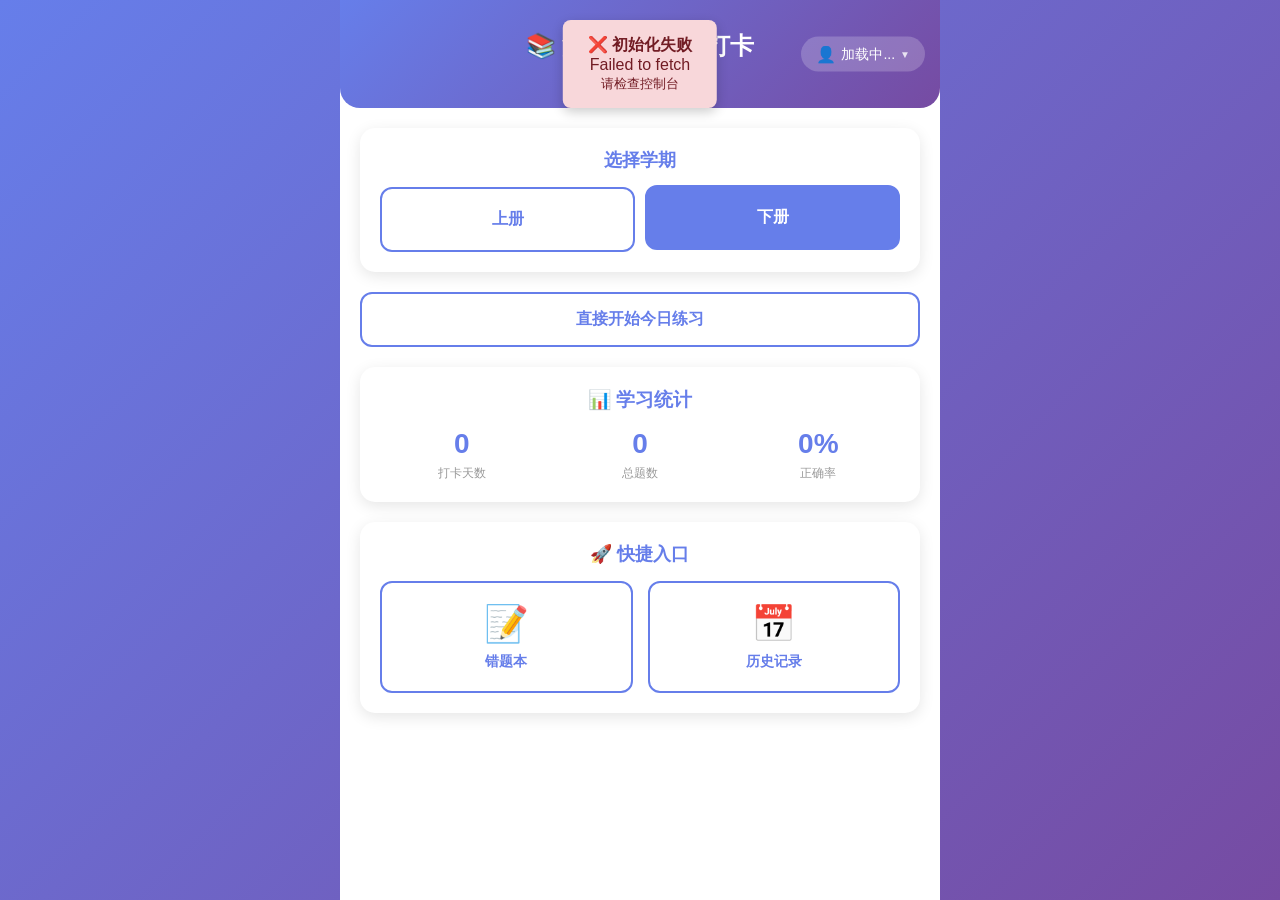
==== index.html @ 20f2a372 "Add files via upload" ====
<!DOCTYPE html>
<html lang="zh-CN">
<head>
    <meta charset="UTF-8">
    <meta http-equiv="Cache-Control" content="no-cache">
    <meta name="viewport" content="width=device-width, initial-scale=1.0">
    <title>浙江初中刷题打卡 - 云同步版</title>
    <link rel="stylesheet" href="css/style.css">
    <link rel="stylesheet" href="css/user.css">
    <link rel="stylesheet" href="css/badge.css">
    <style>
    #loading{position:fixed;top:0;left:0;right:0;bottom:0;background:linear-gradient(135deg,#667eea 0%,#764ba2 100%);display:flex;justify-content:center;align-items:center;z-index:9999;transition:opacity .5s}
    .loading-content{text-align:center;color:#fff}
    .spinner{width:50px;height:50px;border:4px solid rgba(255,255,255,.3);border-top-color:#fff;border-radius:50%;animation:spin 1s linear infinite;margin:0 auto 20px}
    @keyframes spin{to{transform:rotate(360deg)}}
    .error-box{position:fixed;top:20px;left:50%;transform:translateX(-50%);background:#f8d7da;color:#721c24;padding:15px 25px;border-radius:8px;box-shadow:0 4px 12px rgba(0,0,0,.2);z-index:10000;max-width:90%;text-align:center}
    .user-avatar-img{width:28px;height:28px;border-radius:50%;object-fit:cover;border:2px solid #fff}
    .user-avatar-small{width:40px;height:40px;border-radius:50%;object-fit:cover;border:2px solid #e0e0e0}
    </style>
</head>
<body>
    <div id="loading"><div class="loading-content"><div class="spinner"></div><div id="load-status">🚀 正在加载...</div></div></div>

    <div id="app">
        <!-- 首页 -->
        <div id="home-page" class="page active">
            <div class="header">
                <div class="header-user">
                    <button class="user-switch-btn" onclick="showUserManager()">
                        <img class="user-avatar-img" id="current-user-avatar" src="" alt="" style="display:none;" />
                        <span class="user-icon" id="current-user-icon">👤</span>
                        <span class="user-name" id="current-username">加载中...</span>
                        <span class="user-arrow">▼</span>
                    </button>
                </div>
                <h1>📚 浙江初中刷题打卡</h1>
                <p class="subtitle">云同步版</p>
            </div>
            
            <div class="grade-selector">
                <h2>选择学期</h2>
                <div class="semester-buttons">
                    <button class="semester-btn" data-sem="upper">上册</button>
                    <button class="semester-btn selected" data-sem="lower">下册</button>
                </div>
            </div>
            
            <div style="text-align:center;margin:20px 0;">
                <button class="grade-btn" style="width:100%;padding:15px;font-size:16px;" onclick="startPractice()">直接开始今日练习</button>
            </div>
            
            <div class="stats-preview">
                <h3>📊 学习统计</h3>
                <div class="stats-grid">
                    <div class="stat-item"><div class="stat-value" id="stat-days">0</div><div class="stat-label">打卡天数</div></div>
                    <div class="stat-item"><div class="stat-value" id="stat-total">0</div><div class="stat-label">总题数</div></div>
                    <div class="stat-item"><div class="stat-value" id="stat-correct">0%</div><div class="stat-label">正确率</div></div>
                </div>
            </div>
            
            <div class="quick-access">
                <h2>🚀 快捷入口</h2>
                <div class="quick-buttons">
                    <button class="quick-btn" onclick="showPage('wrong')">
                        <span class="quick-icon">📝</span>
                        <span class="quick-text">错题本</span>
                        <span class="quick-count" id="wrong-count" style="display:none">0</span>
                    </button>
                    <button class="quick-btn" onclick="showPage('history')">
                        <span class="quick-icon">📅</span>
                        <span class="quick-text">历史记录</span>
                    </button>
                </div>
            </div>
        </div>

        <!-- 练习页 -->
        <div id="practice-page" class="page">
            <div class="header">
                <button class="back-btn" onclick="showPage('home')">← 返回</button>
                <h1 id="practice-title">每日打卡</h1>
                <div class="progress-info">
                    <span id="question-counter">1/30</span>
                    <span id="timer">00:00</span>
                </div>
            </div>
            <div class="question-container">
                <div class="subject-tag" id="subject-tag">语文</div>
                <div class="question-text" id="question-text">题目加载中...</div>
                <div class="options" id="options-container"></div>
            </div>
            <div class="feedback" id="feedback" style="display:none">
                <div class="feedback-icon" id="feedback-icon"></div>
                <div class="feedback-text" id="feedback-text"></div>
                <div class="explanation" id="explanation"></div>
                <button class="next-btn" onclick="nextQuestion()">下一题 →</button>
            </div>
            <button class="submit-btn" id="submit-btn" onclick="submitAnswer()">提交答案</button>
        </div>

        <!-- 完成页 -->
        <div id="complete-page" class="page">
            <div class="header"><h1>🎉 打卡完成!</h1></div>
            <div class="result-summary">
                <div class="score-circle"><div class="score-value" id="final-score">0</div><div class="score-label">总分</div></div>
                <div class="result-details">
                    <div class="result-row"><span>答对题数</span><span id="result-correct">0/30</span></div>
                    <div class="result-row"><span>正确率</span><span id="result-rate">0%</span></div>
                    <div class="result-row"><span>用时</span><span id="result-time">00:00</span></div>
                </div>
            </div>
            <div class="subject-breakdown" id="subject-breakdown"><h3>各科表现</h3></div>
            <div class="action-buttons">
                <button class="action-btn primary" onclick="showPage('home')">返回首页</button>
                <button class="action-btn" onclick="showPage('wrong')">查看错题</button>
            </div>
        </div>

        <!-- 错题本 -->
        <div id="wrong-page" class="page">
            <div class="header">
                <button class="back-btn" onclick="showPage('home')">← 返回</button>
                <h1>📝 错题本</h1>
            </div>
            <div class="wrong-filters">
                <button class="filter-btn active" onclick="renderWrongList('all')">全部</button>
                <button class="filter-btn" onclick="renderWrongList('语文')">语文</button>
                <button class="filter-btn" onclick="renderWrongList('数学')">数学</button>
                <button class="filter-btn" onclick="renderWrongList('英语')">英语</button>
                <button class="filter-btn" onclick="renderWrongList('科学')">科学</button>
                <button class="filter-btn" onclick="renderWrongList('社会')">社会</button>
            </div>
            <div class="wrong-list" id="wrong-list"></div>
            <button class="clear-btn" onclick="clearWrongBook()" id="clear-wrong-btn" style="display:none">清空错题本</button>
        </div>

        <!-- 历史记录 -->
        <div id="history-page" class="page">
            <div class="header">
                <button class="back-btn" onclick="showPage('home')">← 返回</button>
                <h1>📅 历史记录</h1>
            </div>
            <div class="history-list" id="history-list"></div>
        </div>

        <!-- 用户管理 -->
        <div id="user-page" class="page">
            <div class="header">
                <button class="back-btn" onclick="showPage('home')">← 返回</button>
                <h1>👤 用户管理</h1>
            </div>
            <div class="user-manager">
                <div class="add-user-section">
                    <h3>➕ 新建用户</h3>
                    <div class="add-user-form">
                        <input type="text" id="new-username" placeholder="输入用户名" maxlength="10">
                        <button class="add-user-btn" onclick="addUser()">添加</button>
                    </div>
                </div>
                <div class="user-list-section">
                    <h3>👥 用户列表</h3>
                    <div class="user-list" id="user-list"></div>
                </div>
            </div>
            <div class="avatar-upload-section" style="margin-top:20px;padding:20px;background:#f8f9fa;border-radius:12px;">
                <h3>🖼️ 上传头像</h3>
                <p style="color:#666;font-size:13px;margin-bottom:15px;">当前用户： <strong id="upload-username"></strong></p>
                <div style="display:flex;align-items:center;gap:20px;">
                    <div style="width:80px;height:80px;border-radius:50%;overflow:hidden;background:#e0e0e0;display:flex;align-items:center;justify-content:center;">
                        <img id="avatar-preview" src="" style="width:100%;height:100%;object-fit:cover;display:none;" />
                        <span id="avatar-placeholder" style="font-size:32px;color:#999;">👤</span>
                    </div>
                    <div style="flex:1;">
                        <input type="file" id="avatar-file" accept="image/*" style="display:none;" onchange="handleAvatarUpload(this)" />
                        <button class="grade-btn" style="padding:10px 20px;" onclick="document.getElementById('avatar-file').click()">选择图片</button>
                        <button class="grade-btn" style="padding:10px 20px;margin-left:10px;background:#28a745;" onclick="uploadAvatar()">上传</button>
                        <button class="grade-btn" style="padding:10px 20px;margin-left:10px;background:#dc3545;" onclick="removeAvatar()">删除</button>
                    </div>
                </div>
                <div id="upload-status" style="margin-top:10px;font-size:13px;color:#666;"></div>
            </div>
        </div>
    </div>

    <!-- ============ 核心代码 - 内联加载，避免依赖问题 ============ -->
    <script>
    (function(){
        'use strict';
        
        // 1. 配置 - 直接内嵌，不依赖外部文件
        window.SUPABASE_CONFIG = {
            url: 'https://ykdrfaxnskddeadjelfo.supabase.co',
            key: 'sb_publishable_bllSTGpgcriW48780EwXxQ_6kKvUs10'
        };
        console.log('✅ Config loaded');
        
        // 2. Supabase 轻量客户端
        class SupabaseClient {
            constructor(url, key) {
                this.url = url.replace(/\/$/, '');
                this.headers = {
                    'apikey': key,
                    'Authorization': 'Bearer ' + key,
                    'Content-Type': 'application/json'
                };
            }
            async query(table, opts = {}) {
                const params = new URLSearchParams();
                if (opts.eq) Object.entries(opts.eq).forEach(([k,v]) => params.append(k, 'eq.' + v));
                params.append('select', opts.select || '*');
                if (opts.order) params.append('order', opts.order.column + '.' + (opts.order.ascending ? 'asc' : 'desc'));
                const res = await fetch(this.url + '/rest/v1/' + table + '?' + params, { headers: this.headers });
                if (!res.ok) { const e = await res.json(); return { data: null, error: e }; }
                return { data: await res.json(), error: null };
            }
            async insert(table, data) {
                const res = await fetch(this.url + '/rest/v1/' + table, {
                    method: 'POST',
                    headers: { ...this.headers, 'Prefer': 'return=representation' },
                    body: JSON.stringify(data)
                });
                if (!res.ok) { const e = await res.json(); return { data: null, error: e }; }
                return { data: await res.json(), error: null };
            }
            async delete(table, id) {
                const res = await fetch(this.url + '/rest/v1/' + table + '?id=eq.' + id, { method: 'DELETE', headers: this.headers });
                return { data: res.ok, error: res.ok ? null : {} };
            }
            async deleteAll(table, filters) {
                const params = new URLSearchParams();
                Object.entries(filters).forEach(([k,v]) => params.append(k, 'eq.' + v));
                const res = await fetch(this.url + '/rest/v1/' + table + '?' + params, { method: 'DELETE', headers: this.headers });
                return { data: res.ok, error: res.ok ? null : {} };
            }
            async update(table, id, data) {
                const res = await fetch(this.url + '/rest/v1/' + table + '?id=eq.' + id, { method: 'PATCH', headers: this.headers, body: JSON.stringify(data) });
                if (!res.ok) { const e = await res.json(); return { data: null, error: e }; }
                return { data: await res.json(), error: null };
            }
            async uploadAvatar(file, userId) {
                const fileName = userId + '_' + Date.now() + '.jpg';
                const formData = new FormData();
                formData.append('file', file);
                const fetchRes = await fetch(this.url + '/storage/v1/objects/avatars/' + fileName, {
                    method: 'POST',
                    headers: { 'Authorization': this.headers.Authorization, 'x-upsert': 'true' },
                    body: formData
                });
                if (!fetchRes.ok) { const e = await fetchRes.json(); return { data: null, error: e }; }
                const publicUrl = this.url + '/storage/v1/objects/public/avatars/' + fileName;
                return { data: { url: publicUrl }, error: null };
            }
            async deleteAvatar(fileName) {
                const res = await fetch(this.url + '/storage/v1/objects/avatars/' + fileName, { method: 'DELETE', headers: this.headers });
                return { data: res.ok, error: res.ok ? null : {} };
            }
        }
        
        let _client = null;
        window.initSupabase = function(url, key) {
            _client = new SupabaseClient(url, key);
            console.log('✅ Supabase client initialized:', url);
            return _client;
        };
        window.getSupabase = function() { return _client; };
        
        // 3. 存储模块
        window.Storage = {
            _client: null,
            async init() {
                if (!window.SUPABASE_CONFIG) throw new Error('Supabase config not found');
                this._client = window.initSupabase(window.SUPABASE_CONFIG.url, window.SUPABASE_CONFIG.key);
                console.log('✅ Storage initialized');
                return true;
            },
            getUid() { return sessionStorage.getItem('quiz_user'); },
            setUid(id) { sessionStorage.setItem('quiz_user', id); },
            async getUsers() { const r = await this._client.query('users', { order: { column: 'created_at', ascending: false } }); return r.data || []; },
            async createUser(name) {
                const id = 'u_' + Date.now() + '_' + Math.random().toString(36).substr(2, 6);
                await this._client.insert('users', { id, name, total_days: 0, total_questions: 0 });
                this.setUid(id);
                return { id, name };
            },
            async deleteUser(id) {
                await this._client.deleteAll('practice_history', { user_id: id });
                await this._client.deleteAll('wrong_questions', { user_id: id });
                await this._client.delete('users', id);
                if (this.getUid() === id) sessionStorage.removeItem('quiz_user');
            },
            async getStats() {
                const uid = this.getUid();
                if (!uid) return { totalDays: 0, totalQuestions: 0, totalCorrect: 0, accuracy: 0 };
                const r = await this._client.query('practice_history', { eq: { user_id: uid } });
                const h = r.data || [];
                const tq = h.reduce((s, x) => s + (x.total_questions || 0), 0);
                const tc = h.reduce((s, x) => s + (x.correct_count || 0), 0);
                return { totalDays: new Set(h.map(x => x.created_at?.split('T')[0])).size, totalQuestions: tq, totalCorrect: tc, accuracy: tq ? Math.round(tc / tq * 100) : 0 };
            },
            async addHistory(r) { await this._client.insert('practice_history', { id: 'h_' + Date.now(), user_id: this.getUid(), ...r }); },
            async addWrong(q, ua) {
                const uid = this.getUid();
                const ex = await this._client.query('wrong_questions', { eq: { user_id: uid, question_id: q.id } });
                if (ex.data && ex.data.length > 0) return null;
                await this._client.insert('wrong_questions', { id: 'w_' + Date.now(), user_id: uid, question_id: q.id, question: q.question, options: q.options, answer: q.answer, user_answer: ua, explanation: q.explanation, subject: q.subject, knowledge_point: q.knowledgePoint || '' });
            },
            async getWrongs() { const r = await this._client.query('wrong_questions', { eq: { user_id: this.getUid() }, order: { column: 'created_at', ascending: false } }); return r.data || []; },
            async delWrong(id) { await this._client.delete('wrong_questions', id); },
            async clearWrongs() { await this._client.deleteAll('wrong_questions', { user_id: this.getUid() }); },
            async getState() { const r = await this._client.query('practice_state', { eq: { user_id: this.getUid() } }); if (!r.data || r.data.length === 0) return null; const s = r.data[0]; return { grade: s.grade, semester: s.semester, questions: s.questions, currentIndex: s.current_index, userAnswers: s.user_answers, elapsedSeconds: s.elapsed_seconds }; },
            async saveState(s) {
                const uid = this.getUid();
                const ex = await this._client.query('practice_state', { eq: { user_id: uid } });
                const d = { id: 'st_' + uid, user_id: uid, grade: s.selectedGrade, semester: s.selectedSemester, questions: s.currentQuestions, current_index: s.currentIndex, user_answers: s.userAnswers, elapsed_seconds: s.elapsedSeconds };
                if (ex.data && ex.data.length > 0) await this._client.update('practice_state', 'st_' + uid, d); else await this._client.insert('practice_state', d);
            },
            async clearState() { await this._client.delete('practice_state', 'st_' + this.getUid()); },
            async uploadAvatar(file, userId) {
                const r = await this._client.uploadAvatar(file, userId);
                if (r.error) throw r.error;
                await this._client.update('users', userId, { avatar_url: r.data.url });
                return r.data.url;
            },
            async removeAvatar(userId) {
                await this._client.update('users', userId, { avatar_url: null });
            },
            async getAvatar(userId) {
                const r = await this._client.query('users', { eq: { id: userId } });
                if (r.data && r.data.length > 0) return r.data[0].avatar_url;
                return null;
            }
        };
        
        console.log('✅ All core modules loaded');
    })();
    </script>
    
    <!-- 题库数据 -->
    <script src="js/data.js"></script>
    <script src="js/grade7-lower.js"></script>
    
    <!-- 应用逻辑 -->
    <script>
    const app = {
        state: { sem: 'lower', questions: [], idx: 0, answers: [], selected: null, elapsed: 0 },
        semesters: { upper: '上册', lower: '下册' },
        selectedAvatarFile: null,
        
        async init() {
            console.log('🚀 App initializing...');
            try {
                await Storage.init();
                console.log('✅ Storage init done');
                await this.checkUser();
                console.log('✅ User check done');
                this.bindEvents();
                await this.updateStats();
                await this.updateWrongCount();
                await this.checkResume();
                console.log('✅ App init complete');
            } catch (e) {
                console.error('❌ Init error:', e);
                document.getElementById('load-status').textContent = '❌ 加载失败：' + e.message;
                setTimeout(() => {
                    const err = document.createElement('div');
                    err.className = 'error-box';
                    err.innerHTML = '<strong>❌ 初始化失败</strong><br>' + e.message + '<br><small>请检查控制台</small>';
                    document.body.appendChild(err);
                }, 1000);
            }
            document.getElementById('loading').style.opacity = '0';
            setTimeout(() => document.getElementById('loading').remove(), 500);
        },
        
        async checkUser() {
            const users = await Storage.getUsers();
            console.log('Users:', users.length);
            if (users.length === 0) {
                await Storage.createUser('默认用户');
            }
            const uid = Storage.getUid();
            if (!uid || !users.find(u => u.id === uid)) Storage.setUid(users[0].id);
            const user = users.find(u => u.id === Storage.getUid());
            document.getElementById('current-username').textContent = user ? user.name : '未登录';
            if (user && user.avatar_url) {
                document.getElementById('current-user-avatar').src = user.avatar_url;
                document.getElementById('current-user-avatar').style.display = 'inline-block';
                document.getElementById('current-user-icon').style.display = 'none';
            } else {
                document.getElementById('current-user-avatar').style.display = 'none';
                document.getElementById('current-user-icon').style.display = 'inline-block';
            }
            console.log('Current user:', document.getElementById('current-username').textContent);
        },
        
        bindEvents() {
            document.querySelectorAll('.semester-btn').forEach(b => {
                b.onclick = () => {
                    document.querySelectorAll('.semester-btn').forEach(x => x.classList.remove('selected'));
                    b.classList.add('selected');
                    app.state.sem = b.dataset.sem;
                };
            });
        },
        
        async updateStats() {
            const s = await Storage.getStats();
            document.getElementById('stat-days').textContent = s.totalDays;
            document.getElementById('stat-total').textContent = s.totalQuestions;
            document.getElementById('stat-correct').textContent = s.accuracy + '%';
        },
        
        async updateWrongCount() {
            const ws = await Storage.getWrongs();
            const badge = document.getElementById('wrong-count');
            if (badge) {
                badge.textContent = ws.length;
                badge.style.display = ws.length > 0 ? 'inline-block' : 'none';
            }
        },
        
        async checkResume() {
            const st = await Storage.getState();
            if (st && st.questions && st.questions.length > 0 && confirm('继续未完成的练习？')) {
                app.state.questions = st.questions; app.state.idx = st.currentIndex; app.state.answers = st.userAnswers; app.state.elapsed = st.elapsedSeconds;
                showPage('practice'); startTimer(); renderQ();
            }
        },
        
        async startPractice() {
            const qs = getTodayQuestions(7, app.state.sem);
            if (!qs || qs.length === 0) return alert('题库加载失败');
            app.state.questions = qs; app.state.idx = 0; app.state.answers = []; app.state.selected = null; app.state.elapsed = 0;
            document.getElementById('practice-title').textContent = '七年级' + app.semesters[app.state.sem] + ' 每日打卡';
            showPage('practice'); startTimer(); renderQ();
        },
        
        showPage(p) {
            document.querySelectorAll('.page').forEach(x => x.classList.remove('active'));
            document.getElementById(p + '-page').classList.add('active');
            if (p === 'wrong') { renderWrongList('all'); this.updateWrongCount(); }
            if (p === 'history') renderHistory();
        }
    };
    
    let timer = null;
    function startTimer() {
        if (timer) clearInterval(timer);
        timer = setInterval(async () => {
            app.state.elapsed++;
            const m = Math.floor(app.state.elapsed / 60).toString().padStart(2, '0');
            const s = (app.state.elapsed % 60).toString().padStart(2, '0');
            document.getElementById('timer').textContent = m + ':' + s;
            if (document.getElementById('practice-page').classList.contains('active')) await Storage.saveState(app.state);
        }, 1000);
    }
    
    function renderQ() {
        const q = app.state.questions[app.state.idx];
        if (!q) return;
        document.getElementById('question-counter').textContent = (app.state.idx + 1) + '/' + app.state.questions.length;
        document.getElementById('subject-tag').textContent = q.subject;
        document.getElementById('subject-tag').className = 'subject-tag ' + q.subject.toLowerCase();
        document.getElementById('question-text').textContent = q.question;
        document.getElementById('options-container').innerHTML = q.options.map((o, i) => '<button class="option" data-idx="' + i + '" onclick="selectOpt(' + i + ')">' + String.fromCharCode(65 + i) + '. ' + o + '</button>').join('');
        document.getElementById('feedback').style.display = 'none';
        app.state.selected = null;
    }
    
    function selectOpt(i) {
        document.querySelectorAll('.option').forEach((b, idx) => b.classList.toggle('selected', idx === i));
        app.state.selected = i;
    }
    
    async function submitAnswer() {
        if (app.state.selected === null) return alert('请选择答案');
        const q = app.state.questions[app.state.idx];
        const ok = app.state.selected === q.answer;
        app.state.answers.push({ idx: app.state.idx, selected: app.state.selected, ok: ok, subject: q.subject });
        if (!ok) { await Storage.addWrong(q, app.state.selected); app.updateWrongCount(); }
        
        const fb = document.getElementById('feedback'), ic = document.getElementById('feedback-icon'), tx = document.getElementById('feedback-text'), ex = document.getElementById('explanation');
        fb.style.display = 'block'; fb.className = 'feedback ' + (ok ? 'correct' : 'wrong');
        ic.textContent = ok ? '✅' : '❌';
        tx.textContent = ok ? '回答正确！' : ('正确答案：' + String.fromCharCode(65 + q.answer));
        ex.textContent = q.explanation || '';
        
        if (app.state.idx >= app.state.questions.length - 1) setTimeout(complete, 1000);
    }
    
    function nextQuestion() {
        if (app.state.idx < app.state.questions.length - 1) { app.state.idx++; renderQ(); } else complete();
    }
    
    async function complete() {
        clearInterval(timer);
        const okCount = app.state.answers.filter(a => a.ok).length;
        const total = app.state.questions.length;
        const acc = Math.round(okCount / total * 100);
        await Storage.addHistory({ grade: 7, semester: app.state.sem, totalQuestions: total, correctCount: okCount, accuracy: acc, duration: app.state.elapsed, subjectStats: {}, questionIds: app.state.questions.map(q => q.id) });
        await Storage.clearState();
        
        document.getElementById('final-score').textContent = acc;
        document.getElementById('result-correct').textContent = okCount + '/' + total;
        document.getElementById('result-rate').textContent = acc + '%';
        document.getElementById('result-time').textContent = Math.floor(app.state.elapsed / 60).toString().padStart(2, '0') + ':' + (app.state.elapsed % 60).toString().padStart(2, '0');
        
        const sjs = {}; app.state.questions.forEach((q, i) => { if (!sjs[q.subject]) sjs[q.subject] = { t: 0, c: 0 }; sjs[q.subject].t++; if (app.state.answers[i]?.ok) sjs[q.subject].c++; });
        document.getElementById('subject-breakdown').innerHTML = '<h3>各科表现</h3>' + Object.entries(sjs).map(([n, d]) => '<div class="subject-stat"><span class="subject-name">' + n + '</span><span class="subject-score">' + d.c + '/' + d.t + ' (' + Math.round(d.c / d.t * 100) + '%)</span></div>').join('');
        app.showPage('complete');
        app.updateStats();
    }
    
    async function renderWrongList(f) {
        const ws = await Storage.getWrongs();
        const filtered = f === 'all' ? ws : ws.filter(w => w.subject === f);
        document.querySelectorAll('.filter-btn').forEach(b => b.classList.toggle('active', b.textContent === (f === 'all' ? '全部' : f)));
        const c = document.getElementById('wrong-list');
        if (filtered.length === 0) { c.innerHTML = '<div class="empty-tip">暂无错题</div>'; document.getElementById('clear-wrong-btn').style.display = 'none'; return; }
        c.innerHTML = filtered.map(w => '<div class="wrong-item"><div class="wrong-header"><span class="wrong-subject ' + w.subject.toLowerCase() + '">' + w.subject + '</span><button class="wrong-delete" onclick="delWrong(\'' + w.id + '\')">删除</button></div><div class="wrong-question">' + w.question + '</div><div class="wrong-answer"><span>你的：' + String.fromCharCode(65 + w.user_answer) + '</span><span>正确：' + String.fromCharCode(65 + w.answer) + '</span></div><div class="wrong-explanation">' + (w.explanation || '') + '</div></div>').join('');
        document.getElementById('clear-wrong-btn').style.display = 'block';
        app.updateWrongCount();
    }
    
    async function delWrong(id) { await Storage.delWrong(id); renderWrongList('all'); app.updateWrongCount(); }
    async function clearWrongBook() { if (confirm('确定清空？')) { await Storage.clearWrongs(); renderWrongList('all'); app.updateWrongCount(); } }
    
    async function renderHistory() {
        const r = await Storage._client.query('practice_history', { eq: { user_id: Storage.getUid() }, order: { column: 'created_at', ascending: false } });
        const c = document.getElementById('history-list');
        if (!r.data || r.data.length === 0) { c.innerHTML = '<div class="empty-tip">暂无记录</div>'; return; }
        c.innerHTML = r.data.map(h => '<div class="history-item"><div class="history-header"><span>' + h.created_at.split('T')[0] + '</span><span>七年级' + (h.semester === 'upper' ? '上' : '下') + '册</span></div><div class="history-stats"><span>' + h.total_questions + '题</span><span>' + h.correct_count + '对</span><span>' + h.accuracy + '%</span><span>' + Math.floor(h.duration / 60) + '分' + (h.duration % 60) + '秒</span></div></div>').join('');
    }
    
    async function showUserManager() {
        app.showPage('user');
        const users = await Storage.getUsers();
        document.getElementById('user-list').innerHTML = users.map(u => '<div class="user-item"><div class="user-info"><div class="user-avatar">👤</div><div class="user-details"><div class="user-name-text">' + u.name + '</div><div class="user-stats">' + (u.total_days || 0) + '天·' + (u.total_questions || 0) + '题</div></div></div><div class="user-actions">' + (u.id === Storage.getUid() ? '<span class="user-current-badge">当前</span>' : '<button class="user-btn switch" onclick="Storage.setUid(\'' + u.id + '\');location.reload()">切换</button>') + '<button class="user-btn delete" onclick="Storage.deleteUser(\'' + u.id + '\');location.reload()">删除</button></div></div>').join('');
    }
    
    async function addUser() {
        const input = document.getElementById('new-username');
        if (!input.value.trim()) return alert('输入用户名');
        await Storage.createUser(input.value.trim());
        input.value = '';
        await app.checkUser();
        await app.updateStats();
        showUserManager();
    }
    
    function showPage(p) { app.showPage(p); }
    function startPractice() { app.startPractice(); }
    
    async function handleAvatarUpload(input) {
        const file = input.files[0];
        if (!file) return;
        app.selectedAvatarFile = file;
        const preview = document.getElementById('avatar-preview');
        const placeholder = document.getElementById('avatar-placeholder');
        preview.src = URL.createObjectURL(file);
        preview.style.display = 'block';
        placeholder.style.display = 'none';
        document.getElementById('upload-status').textContent = '已选择：' + file.name;
    }
    
    async function uploadAvatar() {
        if (!app.selectedAvatarFile) return alert('请先选择图片');
        const uid = Storage.getUid();
        if (!uid) return alert('请先登录');
        document.getElementById('upload-status').textContent = '⏳ 上传中...';
        try {
            const url = await Storage.uploadAvatar(app.selectedAvatarFile, uid);
            document.getElementById('upload-status').textContent = '✅ 上传成功！';
            document.getElementById('avatar-preview').src = url;
            document.getElementById('current-user-avatar').src = url;
            document.getElementById('current-user-avatar').style.display = 'inline-block';
            document.getElementById('current-user-icon').style.display = 'none';
            app.selectedAvatarFile = null;
            showUserManager();
        } catch (e) {
            console.error('Avatar upload error:', e);
            document.getElementById('upload-status').textContent = '❌ 上传失败：' + e.message;
        }
    }
    
    async function removeAvatar() {
        const uid = Storage.getUid();
        if (!uid) return alert('请先登录');
        if (!confirm('确定删除头像？')) return;
        try {
            await Storage.removeAvatar(uid);
            document.getElementById('avatar-preview').style.display = 'none';
            document.getElementById('avatar-placeholder').style.display = 'block';
            document.getElementById('current-user-avatar').style.display = 'none';
            document.getElementById('current-user-icon').style.display = 'inline-block';
            document.getElementById('upload-status').textContent = '✅ 头像已删除';
            showUserManager();
        } catch (e) {
            document.getElementById('upload-status').textContent = '❌ 删除失败：' + e.message;
        }
    }
    
    async function showUserManager() {
        app.showPage('user');
        const users = await Storage.getUsers();
        const uid = Storage.getUid();
        const currentUser = users.find(u => u.id === uid);
        document.getElementById('upload-username').textContent = currentUser ? currentUser.name : '未登录';
        if (currentUser && currentUser.avatar_url) {
            document.getElementById('avatar-preview').src = currentUser.avatar_url;
            document.getElementById('avatar-preview').style.display = 'block';
            document.getElementById('avatar-placeholder').style.display = 'none';
        } else {
            document.getElementById('avatar-preview').style.display = 'none';
            document.getElementById('avatar-placeholder').style.display = 'block';
        }
        document.getElementById('user-list').innerHTML = users.map(u => '<div class="user-item"><div class="user-info"><img class="user-avatar-small" src="' + (u.avatar_url || '') + '" style="width:40px;height:40px;border-radius:50%;object-fit:cover;margin-right:12px;' + (u.avatar_url ? '' : 'display:none;') + '" /><div class="user-avatar">' + (u.avatar_url ? '' : '👤') + '</div><div class="user-details"><div class="user-name-text">' + u.name + '</div><div class="user-stats">' + (u.total_days || 0) + '天·' + (u.total_questions || 0) + '题</div></div></div><div class="user-actions">' + (u.id === uid ? '<span class="user-current-badge">当前</span>' : '<button class="user-btn switch" onclick="Storage.setUid(\'' + u.id + '\');location.reload()">切换</button>') + '<button class="user-btn delete" onclick="Storage.deleteUser(\'' + u.id + '\');location.reload()">删除</button></div></div>').join('');
    }
    
    window.addEventListener('load', () => app.init());
    </script>
</body>
</html>
---- css/style.css ----
/* 基础样式 */
* {
    margin: 0;
    padding: 0;
    box-sizing: border-box;
}

body {
    font-family: -apple-system, BlinkMacSystemFont, 'Segoe UI', Roboto, 'Helvetica Neue', Arial, sans-serif;
    background: linear-gradient(135deg, #667eea 0%, #764ba2 100%);
    min-height: 100vh;
    color: #333;
}

#app {
    max-width: 600px;
    margin: 0 auto;
    min-height: 100vh;
    background: #fff;
}

/* 页面切换 */
.page {
    display: none;
    padding: 20px;
    min-height: 100vh;
}

.page.active {
    display: block;
}

/* 头部 */
.header {
    text-align: center;
    padding: 20px 0;
    background: linear-gradient(135deg, #667eea 0%, #764ba2 100%);
    color: white;
    margin: -20px -20px 20px -20px;
    padding: 30px 20px 20px;
    border-radius: 0 0 20px 20px;
    position: relative;
}

.header h1 {
    font-size: 24px;
    margin-bottom: 8px;
}

.subtitle {
    opacity: 0.9;
    font-size: 14px;
}

.back-btn {
    position: absolute;
    left: 15px;
    top: 50%;
    transform: translateY(-50%);
    background: rgba(255,255,255,0.2);
    border: none;
    color: white;
    padding: 8px 15px;
    border-radius: 20px;
    cursor: pointer;
    font-size: 14px;
}

.progress-info {
    position: absolute;
    right: 15px;
    top: 50%;
    transform: translateY(-50%);
    display: flex;
    gap: 15px;
    font-size: 14px;
    opacity: 0.9;
}

/* 年级选择 */
.grade-selector, .semester-selector {
    background: white;
    border-radius: 15px;
    padding: 20px;
    margin-bottom: 20px;
    box-shadow: 0 4px 15px rgba(0,0,0,0.1);
}

.grade-selector h2, .semester-selector h2 {
    text-align: center;
    margin-bottom: 15px;
    color: #667eea;
    font-size: 18px;
}

.grade-buttons, .semester-buttons {
    display: flex;
    gap: 10px;
    justify-content: center;
}

.grade-btn, .semester-btn {
    flex: 1;
    padding: 20px;
    border: 2px solid #667eea;
    background: white;
    color: #667eea;
    border-radius: 12px;
    font-size: 16px;
    font-weight: bold;
    cursor: pointer;
    transition: all 0.3s;
}

.grade-btn:hover, .semester-btn:hover,
.grade-btn.selected, .semester-btn.selected {
    background: #667eea;
    color: white;
    transform: translateY(-2px);
}

/* 统计预览 */
.stats-preview {
    background: white;
    border-radius: 15px;
    padding: 20px;
    box-shadow: 0 4px 15px rgba(0,0,0,0.1);
}

.stats-preview h3 {
    text-align: center;
    margin-bottom: 15px;
    color: #667eea;
}

.stats-grid {
    display: grid;
    grid-template-columns: repeat(3, 1fr);
    gap: 15px;
}

.stat-item {
    text-align: center;
}

.stat-value {
    font-size: 28px;
    font-weight: bold;
    color: #667eea;
}

.stat-label {
    font-size: 12px;
    color: #999;
    margin-top: 5px;
}

/* 题目容器 */
.question-container {
    background: white;
    border-radius: 15px;
    padding: 25px;
    box-shadow: 0 4px 15px rgba(0,0,0,0.1);
    margin-bottom: 20px;
}

.subject-tag {
    display: inline-block;
    background: linear-gradient(135deg, #667eea 0%, #764ba2 100%);
    color: white;
    padding: 5px 15px;
    border-radius: 20px;
    font-size: 12px;
    font-weight: bold;
    margin-bottom: 15px;
}

.question-text {
    font-size: 18px;
    line-height: 1.6;
    margin-bottom: 20px;
    color: #333;
}

/* 选项 */
.options {
    display: flex;
    flex-direction: column;
    gap: 12px;
}

.option {
    padding: 15px 20px;
    border: 2px solid #e0e0e0;
    border-radius: 12px;
    cursor: pointer;
    transition: all 0.3s;
    font-size: 16px;
    background: white;
}

.option:hover {
    border-color: #667eea;
    background: #f8f9ff;
}

.option.selected {
    border-color: #667eea;
    background: #667eea;
    color: white;
}

.option.correct {
    border-color: #4CAF50;
    background: #4CAF50;
    color: white;
}

.option.wrong {
    border-color: #f44336;
    background: #f44336;
    color: white;
}

/* 提交按钮 */
.submit-btn {
    width: 100%;
    padding: 18px;
    background: linear-gradient(135deg, #667eea 0%, #764ba2 100%);
    color: white;
    border: none;
    border-radius: 12px;
    font-size: 18px;
    font-weight: bold;
    cursor: pointer;
    transition: transform 0.3s;
}

.submit-btn:hover {
    transform: translateY(-2px);
}

.submit-btn:disabled {
    opacity: 0.5;
    cursor: not-allowed;
}

/* 反馈区域 */
.feedback {
    background: white;
    border-radius: 15px;
    padding: 25px;
    box-shadow: 0 4px 15px rgba(0,0,0,0.1);
    text-align: center;
}

.feedback-icon {
    font-size: 48px;
    margin-bottom: 10px;
}

.feedback-text {
    font-size: 20px;
    font-weight: bold;
    margin-bottom: 15px;
}

.feedback-text.correct {
    color: #4CAF50;
}

.feedback-text.wrong {
    color: #f44336;
}

.explanation {
    background: #f8f9ff;
    padding: 15px;
    border-radius: 10px;
    text-align: left;
    margin-bottom: 20px;
    line-height: 1.6;
    border-left: 4px solid #667eea;
}

.next-btn {
    width: 100%;
    padding: 15px;
    background: linear-gradient(135deg, #667eea 0%, #764ba2 100%);
    color: white;
    border: none;
    border-radius: 12px;
    font-size: 16px;
    font-weight: bold;
    cursor: pointer;
}

/* 完成页面 */
.result-summary {
    background: white;
    border-radius: 15px;
    padding: 30px;
    box-shadow: 0 4px 15px rgba(0,0,0,0.1);
    text-align: center;
    margin-bottom: 20px;
}

.score-circle {
    width: 120px;
    height: 120px;
    border-radius: 50%;
    background: linear-gradient(135deg, #667eea 0%, #764ba2 100%);
    color: white;
    display: flex;
    flex-direction: column;
    justify-content: center;
    align-items: center;
    margin: 0 auto 20px;
}

.score-value {
    font-size: 36px;
    font-weight: bold;
}

.score-label {
    font-size: 12px;
    opacity: 0.9;
}

.result-details {
    margin-top: 20px;
}

.result-row {
    display: flex;
    justify-content: space-between;
    padding: 12px 0;
    border-bottom: 1px solid #eee;
    font-size: 16px;
}

.result-row:last-child {
    border-bottom: none;
}

/* 各科表现 */
.subject-breakdown {
    background: white;
    border-radius: 15px;
    padding: 20px;
    box-shadow: 0 4px 15px rgba(0,0,0,0.1);
    margin-bottom: 20px;
}

.subject-breakdown h3 {
    margin-bottom: 15px;
    color: #667eea;
}

.subject-row {
    display: flex;
    justify-content: space-between;
    align-items: center;
    padding: 10px 0;
}

.subject-name {
    font-weight: bold;
}

.subject-score {
    color: #667eea;
    font-weight: bold;
}

/* 操作按钮 */
.action-buttons {
    display: flex;
    flex-direction: column;
    gap: 10px;
}

.action-btn {
    padding: 15px;
    border: none;
    border-radius: 12px;
    font-size: 16px;
    font-weight: bold;
    cursor: pointer;
    transition: transform 0.3s;
}

.action-btn.primary {
    background: linear-gradient(135deg, #667eea 0%, #764ba2 100%);
    color: white;
}

.action-btn {
    background: white;
    color: #667eea;
    border: 2px solid #667eea;
}

.action-btn:hover {
    transform: translateY(-2px);
}

/* 错题本 */
.wrong-filters {
    display: flex;
    gap: 8px;
    margin-bottom: 15px;
    flex-wrap: wrap;
}

.filter-btn {
    padding: 8px 15px;
    border: 2px solid #667eea;
    background: white;
    color: #667eea;
    border-radius: 20px;
    font-size: 13px;
    cursor: pointer;
    transition: all 0.3s;
}

.filter-btn.active {
    background: #667eea;
    color: white;
}

.wrong-list {
    background: white;
    border-radius: 15px;
    padding: 15px;
    box-shadow: 0 4px 15px rgba(0,0,0,0.1);
    margin-bottom: 20px;
}

.wrong-item {
    padding: 15px;
    border-bottom: 1px solid #eee;
}

.wrong-item:last-child {
    border-bottom: none;
}

.wrong-subject {
    font-size: 12px;
    color: #667eea;
    font-weight: bold;
    margin-bottom: 8px;
}

.wrong-question {
    font-size: 14px;
    margin-bottom: 10px;
    line-height: 1.5;
}

.wrong-answer {
    font-size: 13px;
    color: #666;
}

.wrong-answer span {
    font-weight: bold;
    color: #f44336;
}

.clear-btn {
    width: 100%;
    padding: 15px;
    background: #f44336;
    color: white;
    border: none;
    border-radius: 12px;
    font-size: 16px;
    cursor: pointer;
}

/* 历史记录 */
.history-list {
    background: white;
    border-radius: 15px;
    padding: 15px;
    box-shadow: 0 4px 15px rgba(0,0,0,0.1);
}

.history-item {
    padding: 15px;
    border-bottom: 1px solid #eee;
    display: flex;
    justify-content: space-between;
    align-items: center;
}

.history-item:last-child {
    border-bottom: none;
}

.history-date {
    font-size: 14px;
    color: #666;
}

.history-score {
    font-weight: bold;
    color: #667eea;
    font-size: 18px;
}

/* 导航菜单 */
.nav-menu {
    display: flex;
    justify-content: space-around;
    background: white;
    padding: 10px 0;
    position: fixed;
    bottom: 0;
    left: 50%;
    transform: translateX(-50%);
    width: 100%;
    max-width: 600px;
    border-top: 1px solid #eee;
}

.nav-item {
    text-align: center;
    color: #999;
    font-size: 12px;
    cursor: pointer;
    padding: 5px 15px;
}

.nav-item.active {
    color: #667eea;
}

.nav-icon {
    font-size: 20px;
    display: block;
    margin-bottom: 3px;
}

/* 快捷入口 */
.quick-access {
    background: white;
    border-radius: 15px;
    padding: 20px;
    margin-top: 20px;
    box-shadow: 0 4px 15px rgba(0,0,0,0.1);
}

.quick-access h2 {
    text-align: center;
    margin-bottom: 15px;
    color: #667eea;
    font-size: 18px;
}

.quick-buttons {
    display: flex;
    gap: 15px;
}

.quick-btn {
    flex: 1;
    display: flex;
    flex-direction: column;
    align-items: center;
    padding: 20px 15px;
    border: 2px solid #667eea;
    background: white;
    border-radius: 12px;
    cursor: pointer;
    transition: all 0.3s;
    position: relative;
}

.quick-btn:hover {
    background: linear-gradient(135deg, #667eea 0%, #764ba2 100%);
    border-color: transparent;
    transform: translateY(-3px);
}

.quick-btn:hover .quick-text {
    color: white;
}

.quick-btn:hover .quick-count {
    background: white;
    color: #667eea;
}

.quick-icon {
    font-size: 36px;
    margin-bottom: 8px;
}

.quick-text {
    font-size: 14px;
    color: #667eea;
    font-weight: bold;
    transition: color 0.3s;
}

.quick-count {
    position: absolute;
    top: -8px;
    right: -8px;
    background: #f44336;
    color: white;
    font-size: 12px;
    font-weight: bold;
    padding: 4px 10px;
    border-radius: 20px;
    min-width: 24px;
    text-align: center;
}

.quick-count:empty,
.quick-count[data-count="0"] {
    display: none;
}

/* 响应式 */
@media (max-width: 480px) {
    .grade-btn, .semester-btn {
        padding: 15px 10px;
        font-size: 14px;
    }

    .question-text {
        font-size: 16px;
    }

    .header h1 {
        font-size: 20px;
    }
}

/* 预览选择器页面 */
.preview-selector {
    background: white;
    border-radius: 15px;
    padding: 20px;
    box-shadow: 0 4px 15px rgba(0,0,0,0.1);
}

.preview-form {
    display: flex;
    flex-direction: column;
    gap: 20px;
}

.preview-form .form-group {
    display: flex;
    flex-direction: column;
    gap: 10px;
}

.preview-form label {
    font-size: 14px;
    color: #666;
    font-weight: 500;
}

.preview-grade-btn, .preview-semester-btn, .preview-days-btn {
    flex: 1;
    padding: 15px 20px;
    border: 2px solid #667eea;
    background: white;
    color: #667eea;
    border-radius: 12px;
    font-size: 16px;
    font-weight: bold;
    cursor: pointer;
    transition: all 0.3s;
}

.preview-grade-btn.selected, .preview-semester-btn.selected, .preview-days-btn.active {
    background: #667eea;
    color: white;
    transform: translateY(-2px);
}

.preview-days-buttons {
    display: flex;
    gap: 10px;
}

/* 预览按钮 - 渐变漂亮样式 */
.preview-generate-btn {
    margin-top: 20px;
    width: 100%;
    padding: 16px;
    background: linear-gradient(135deg, #667eea 0%, #764ba2 100%);
    color: white;
    border: none;
    border-radius: 25px;
    font-size: 16px;
    font-weight: bold;
    cursor: pointer;
    display: flex;
    align-items: center;
    justify-content: center;
    gap: 10px;
    box-shadow: 0 4px 15px rgba(102, 126, 234, 0.4);
    transition: all 0.3s ease;
}

.preview-generate-btn:active {
    transform: scale(0.98);
    box-shadow: 0 2px 10px rgba(102, 126, 234, 0.3);
}

.preview-generate-btn .btn-icon {
    font-size: 20px;
}

.preview-generate-btn .btn-text {
    letter-spacing: 1px;
}

/* 预览结果页面 */
.preview-info {
    position: absolute;
    right: 15px;
    top: 50%;
    transform: translateY(-50%);
    font-size: 12px;
    opacity: 0.9;
    display: flex;
    flex-direction: column;
    align-items: flex-end;
    gap: 3px;
}

.preview-days-container {
    display: flex;
    flex-direction: column;
    gap: 15px;
    padding-bottom: 20px;
}

.preview-day-card {
    background: white;
    border-radius: 15px;
    padding: 20px;
    box-shadow: 0 4px 15px rgba(0,0,0,0.1);
}

.preview-day-header {
    display: flex;
    justify-content: space-between;
    align-items: center;
    margin-bottom: 15px;
    padding-bottom: 10px;
    border-bottom: 2px solid #f0f0f0;
}

.day-number {
    font-size: 18px;
    font-weight: bold;
    color: #667eea;
}

.day-date {
    font-size: 14px;
    color: #999;
}

.preview-subjects {
    display: flex;
    flex-wrap: wrap;
    gap: 8px;
    margin-bottom: 15px;
}

.preview-subject-tag {
    padding: 5px 12px;
    border-radius: 15px;
    font-size: 12px;
    font-weight: 500;
}

.preview-subject-tag.语文 { background: #E8F4FD; color: #1976d2; }
.preview-subject-tag.数学 { background: #F3E5F5; color: #7b1fa2; }
.preview-subject-tag.英语 { background: #FCE4EC; color: #c2185b; }
.preview-subject-tag.科学 { background: #E8F5E9; color: #388e3c; }
.preview-subject-tag.社会 { background: #FFF3E0; color: #f57c00; }

.preview-questions-mini {
    display: flex;
    flex-direction: column;
    gap: 8px;
}

.preview-question-mini {
    display: flex;
    align-items: center;
    gap: 10px;
    padding: 10px 12px;
    background: #f8f9ff;
    border-radius: 8px;
    font-size: 13px;
}

.preview-question-mini .q-subject {
    font-size: 11px;
    padding: 2px 8px;
    border-radius: 10px;
    font-weight: 500;
    white-space: nowrap;
}

.preview-question-mini.语文 .q-subject { background: #E8F4FD; color: #1976d2; }
.preview-question-mini.数学 .q-subject { background: #F3E5F5; color: #7b1fa2; }
.preview-question-mini.英语 .q-subject { background: #FCE4EC; color: #c2185b; }
.preview-question-mini.科学 .q-subject { background: #E8F5E9; color: #388e3c; }
.preview-question-mini.社会 .q-subject { background: #FFF3E0; color: #f57c00; }

.preview-question-mini .q-text {
    color: #666;
    overflow: hidden;
    text-overflow: ellipsis;
    white-space: nowrap;
}

.more-questions {
    text-align: center;
    padding: 10px;
    color: #999;
    font-size: 13px;
    background: #f8f9ff;
    border-radius: 8px;
    margin-top: 5px;
}
---- css/user.css ----
/* 用户管理样式 */

/* 配置警告条 */
.config-warning {
    background: linear-gradient(135deg, #ff6b6b 0%, #ff8e53 100%);
    color: #fff;
    padding: 12px 16px;
    position: sticky;
    top: 0;
    z-index: 1001;
}

.warning-content {
    display: flex;
    align-items: center;
    justify-content: center;
    gap: 10px;
    flex-wrap: wrap;
}

.warning-icon {
    font-size: 18px;
}

.warning-text {
    font-size: 14px;
}

.warning-btn {
    padding: 6px 12px;
    background: #fff;
    color: #ff6b6b;
    border: none;
    border-radius: 4px;
    font-size: 13px;
    cursor: pointer;
    font-weight: 500;
}

.warning-btn:hover {
    background: #f0f0f0;
}

.warning-close {
    margin-left: auto;
    cursor: pointer;
    font-size: 18px;
    opacity: 0.8;
}

.warning-close:hover {
    opacity: 1;
}

/* 设置页面样式 */
.mode-cards {
    display: grid;
    gap: 12px;
}

.mode-card {
    background: #fff;
    border: 2px solid #e0e0e0;
    border-radius: 12px;
    padding: 16px;
    cursor: pointer;
    transition: all 0.3s ease;
}

.mode-card:hover {
    border-color: #667eea;
    box-shadow: 0 4px 15px rgba(102, 126, 234, 0.2);
}

.mode-card.selected {
    border-color: #667eea;
    background: linear-gradient(135deg, rgba(102, 126, 234, 0.05) 0%, rgba(118, 75, 162, 0.05) 100%);
}

.mode-icon {
    font-size: 32px;
    margin-bottom: 8px;
}

.mode-title {
    font-size: 16px;
    font-weight: 600;
    color: #333;
    margin-bottom: 4px;
}

.mode-desc {
    font-size: 12px;
    color: #999;
    line-height: 1.5;
}

.status-card {
    position: relative;
    overflow: hidden;
}

.status-card::before {
    content: '';
    position: absolute;
    top: -50%;
    right: -50%;
    width: 200px;
    height: 200px;
    background: rgba(255,255,255,0.1);
    border-radius: 50%;
}

.setting-section {
    background: #fff;
    border-radius: 12px;
    padding: 16px;
}

.help-section {
    animation: fadeIn 0.3s ease;
}

@keyframes fadeIn {
    from { opacity: 0; transform: translateY(-10px); }
    to { opacity: 1; transform: translateY(0); }
}
/* 设置页面样式 */

.mode-cards {
    display: grid;
    gap: 12px;
}

.mode-card {
    background: #fff;
    border: 2px solid #e0e0e0;
    border-radius: 12px;
    padding: 16px;
    cursor: pointer;
    transition: all 0.3s ease;
}

.mode-card:hover {
    border-color: #667eea;
    box-shadow: 0 4px 15px rgba(102, 126, 234, 0.2);
}

.mode-card.selected {
    border-color: #667eea;
    background: linear-gradient(135deg, rgba(102, 126, 234, 0.05) 0%, rgba(118, 75, 162, 0.05) 100%);
}

.mode-icon {
    font-size: 32px;
    margin-bottom: 8px;
}

.mode-title {
    font-size: 16px;
    font-weight: 600;
    color: #333;
    margin-bottom: 4px;
}

.mode-desc {
    font-size: 12px;
    color: #999;
    line-height: 1.5;
}

.status-card {
    position: relative;
    overflow: hidden;
}

.status-card::before {
    content: '';
    position: absolute;
    top: -50%;
    right: -50%;
    width: 200px;
    height: 200px;
    background: rgba(255,255,255,0.1);
    border-radius: 50%;
}

.setting-section {
    background: #fff;
    border-radius: 12px;
    padding: 16px;
}

.help-section {
    animation: fadeIn 0.3s ease;
}

@keyframes fadeIn {
    from { opacity: 0; transform: translateY(-10px); }
    to { opacity: 1; transform: translateY(0); }
}
.header-user {
    position: absolute;
    right: 15px;
    top: 50%;
    transform: translateY(-50%);
}

.user-switch-btn {
    background: rgba(255,255,255,0.2);
    border: none;
    color: white;
    padding: 8px 15px;
    border-radius: 20px;
    cursor: pointer;
    font-size: 14px;
    display: flex;
    align-items: center;
    gap: 5px;
    transition: all 0.3s ease;
}

.user-switch-btn:hover {
    background: rgba(255,255,255,0.3);
}

.user-icon {
    font-size: 16px;
}

.user-name {
    max-width: 80px;
    overflow: hidden;
    text-overflow: ellipsis;
    white-space: nowrap;
}

.user-arrow {
    font-size: 10px;
    opacity: 0.8;
}

/* 用户管理页面 */
.user-manager {
    padding: 20px 0;
}

.add-user-section, .user-list-section {
    background: white;
    border-radius: 15px;
    padding: 20px;
    margin-bottom: 20px;
    box-shadow: 0 4px 15px rgba(0,0,0,0.1);
}

.add-user-section h3, .user-list-section h3 {
    color: #667eea;
    font-size: 16px;
    margin-bottom: 15px;
}

.add-user-form {
    display: flex;
    gap: 10px;
}

.add-user-form input {
    flex: 1;
    padding: 12px 15px;
    border: 2px solid #e0e0e0;
    border-radius: 10px;
    font-size: 14px;
    transition: border-color 0.3s;
}

.add-user-form input:focus {
    outline: none;
    border-color: #667eea;
}

.add-user-btn {
    padding: 12px 25px;
    background: linear-gradient(135deg, #667eea 0%, #764ba2 100%);
    color: white;
    border: none;
    border-radius: 10px;
    font-size: 14px;
    font-weight: bold;
    cursor: pointer;
    transition: transform 0.2s;
}

.add-user-btn:active {
    transform: scale(0.95);
}

.user-list {
    display: flex;
    flex-direction: column;
    gap: 10px;
}

.user-item {
    display: flex;
    align-items: center;
    justify-content: space-between;
    padding: 15px;
    background: #f8f9fa;
    border-radius: 10px;
    border: 2px solid transparent;
    transition: all 0.3s;
}

.user-item:hover {
    background: #e8e9ea;
}

.user-item.current {
    border-color: #667eea;
    background: #f0f2ff;
}

.user-info {
    display: flex;
    align-items: center;
    gap: 12px;
}

.user-avatar {
    width: 40px;
    height: 40px;
    border-radius: 50%;
    background: linear-gradient(135deg, #667eea 0%, #764ba2 100%);
    display: flex;
    align-items: center;
    justify-content: center;
    font-size: 20px;
}

.user-details {
    display: flex;
    flex-direction: column;
}

.user-name-text {
    font-weight: bold;
    font-size: 15px;
    color: #333;
}

.user-stats {
    font-size: 12px;
    color: #666;
    margin-top: 2px;
}

.user-current-badge {
    background: #667eea;
    color: white;
    padding: 3px 10px;
    border-radius: 10px;
    font-size: 11px;
}

.user-actions {
    display: flex;
    gap: 8px;
}

.user-btn {
    padding: 8px 15px;
    border: none;
    border-radius: 8px;
    font-size: 12px;
    cursor: pointer;
    transition: all 0.2s;
}

.user-btn.switch {
    background: #e3f2fd;
    color: #1976d2;
}

.user-btn.switch:hover {
    background: #bbdefb;
}

.user-btn.delete {
    background: #ffebee;
    color: #c62828;
}

.user-btn.delete:hover {
    background: #ffcdd2;
}

.user-empty {
    text-align: center;
    color: #999;
    padding: 30px 0;
}
---- css/badge.css ----
/* 错题数量徽章样式 */
.quick-count {
    position: absolute;
    top: 8px;
    right: 10px;
    background: linear-gradient(135deg, #ff6b6b, #ff8e53);
    color: #fff;
    font-size: 11px;
    font-weight: 600;
    padding: 3px 8px;
    border-radius: 10px;
    min-width: 18px;
    text-align: center;
    box-shadow: 0 2px 8px rgba(255,107,107,0.3);
    animation: pulse 2s ease-in-out infinite;
}

@keyframes pulse {
    0%, 100% { transform: scale(1); opacity: 1; }
    50% { transform: scale(1.05); opacity: 0.9; }
}
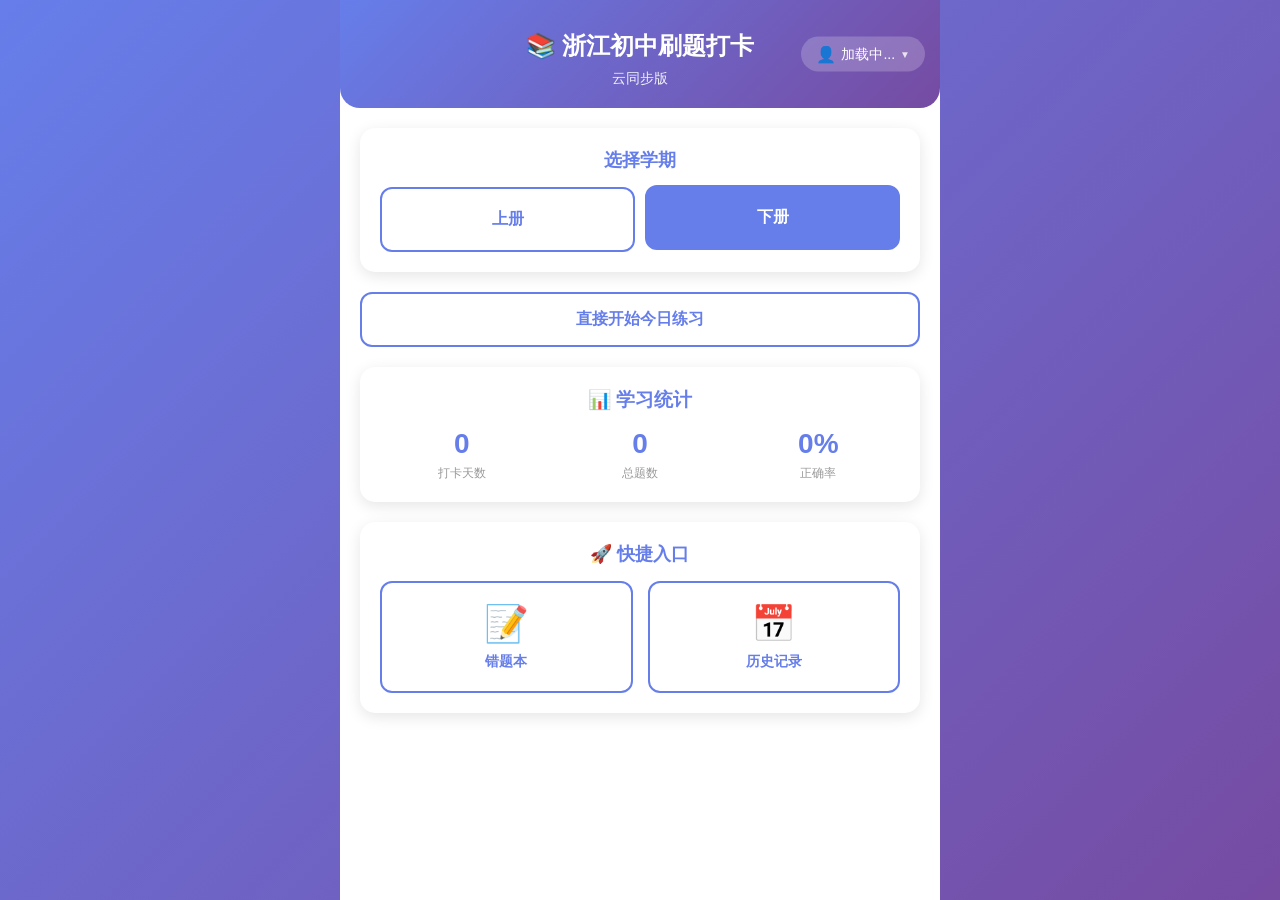
==== commit d3afb726: "Add files via upload" ====
--- a/index.html
+++ b/index.html
@@ -240,15 +240,18 @@
             async uploadAvatar(file, userId) {
                 const fileName = userId + '_' + Date.now() + '.jpg';
                 const formData = new FormData();
-                formData.append('file', file);
-                const fetchRes = await fetch(this.url + '/storage/v1/objects/avatars/' + fileName, {
+                formData.append('', file);
+                const fetchRes = await fetch(this.url + '/storage/v1/object/avatars/' + fileName, {
                     method: 'POST',
-                    headers: { 'Authorization': this.headers.Authorization, 'x-upsert': 'true' },
+                    headers: { 
+                        'Authorization': this.headers.Authorization,
+                        'x-upsert': 'true' 
+                    },
                     body: formData
                 });
                 if (!fetchRes.ok) { const e = await fetchRes.json(); return { data: null, error: e }; }
-                const publicUrl = this.url + '/storage/v1/objects/public/avatars/' + fileName;
-                return { data: { url: publicUrl }, error: null };
+                const publicUrl = this.url + '/storage/v1/object/public/avatars/' + fileName;
+                return { data: { url: publicUrl, fileName: fileName }, error: null };
             }
             async deleteAvatar(fileName) {
                 const res = await fetch(this.url + '/storage/v1/objects/avatars/' + fileName, { method: 'DELETE', headers: this.headers });
@@ -318,6 +321,7 @@
             async uploadAvatar(file, userId) {
                 const r = await this._client.uploadAvatar(file, userId);
                 if (r.error) throw r.error;
+                console.log('Avatar uploaded:', r.data);
                 await this._client.update('users', userId, { avatar_url: r.data.url });
                 return r.data.url;
             },
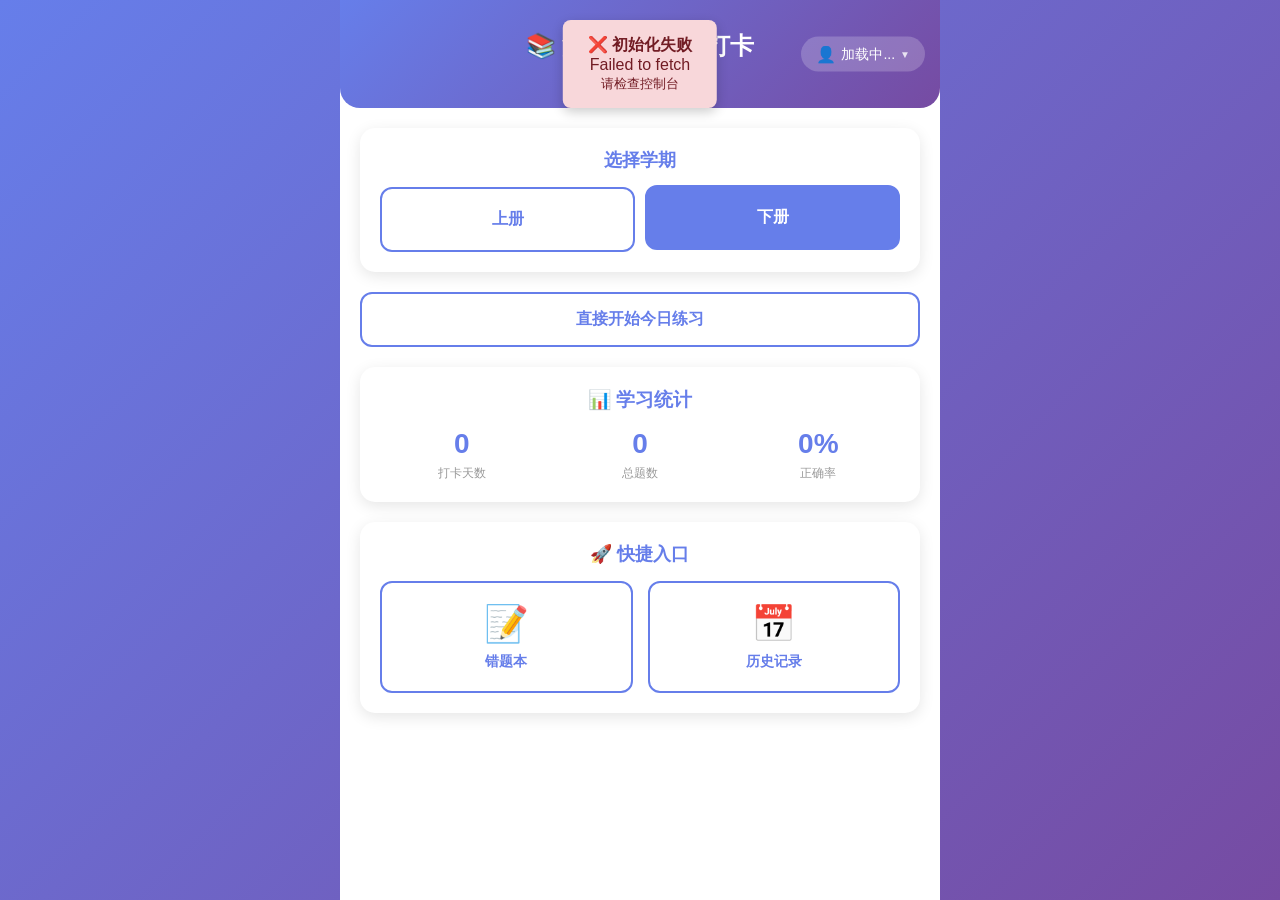
==== commit b2e28122: "Add files via upload" ====
--- a/index.html
+++ b/index.html
@@ -2,9 +2,11 @@
 <html lang="zh-CN">
 <head>
     <meta charset="UTF-8">
-    <meta http-equiv="Cache-Control" content="no-cache">
+    <meta http-equiv="Cache-Control" content="no-cache, no-store, must-revalidate">
+    <meta http-equiv="Pragma" content="no-cache">
+    <meta http-equiv="Expires" content="0">
     <meta name="viewport" content="width=device-width, initial-scale=1.0">
-    <title>浙江初中刷题打卡 - 云同步版</title>
+    <title>浙江初中刷题打卡 - 云同步版 v2</title>
     <link rel="stylesheet" href="css/style.css">
     <link rel="stylesheet" href="css/user.css">
     <link rel="stylesheet" href="css/badge.css">
@@ -241,20 +243,33 @@
                 const fileName = userId + '_' + Date.now() + '.jpg';
                 const formData = new FormData();
                 formData.append('', file);
+                
+                // 使用正确的 Supabase Storage 认证头
                 const fetchRes = await fetch(this.url + '/storage/v1/object/avatars/' + fileName, {
                     method: 'POST',
                     headers: { 
-                        'Authorization': this.headers.Authorization,
-                        'x-upsert': 'true' 
+                        'apikey': this.headers.apikey,
+                        'Authorization': 'Bearer ' + this.headers.apikey,
+                        'x-upsert': 'true'
                     },
                     body: formData
                 });
-                if (!fetchRes.ok) { const e = await fetchRes.json(); return { data: null, error: e }; }
+                if (!fetchRes.ok) { 
+                    const e = await fetchRes.json(); 
+                    console.error('Upload error:', e);
+                    return { data: null, error: e }; 
+                }
                 const publicUrl = this.url + '/storage/v1/object/public/avatars/' + fileName;
                 return { data: { url: publicUrl, fileName: fileName }, error: null };
             }
             async deleteAvatar(fileName) {
-                const res = await fetch(this.url + '/storage/v1/objects/avatars/' + fileName, { method: 'DELETE', headers: this.headers });
+                const res = await fetch(this.url + '/storage/v1/object/avatars/' + fileName, { 
+                    method: 'DELETE', 
+                    headers: { 
+                        'apikey': this.headers.apikey,
+                        'Authorization': 'Bearer ' + this.headers.apikey 
+                    } 
+                });
                 return { data: res.ok, error: res.ok ? null : {} };
             }
         }
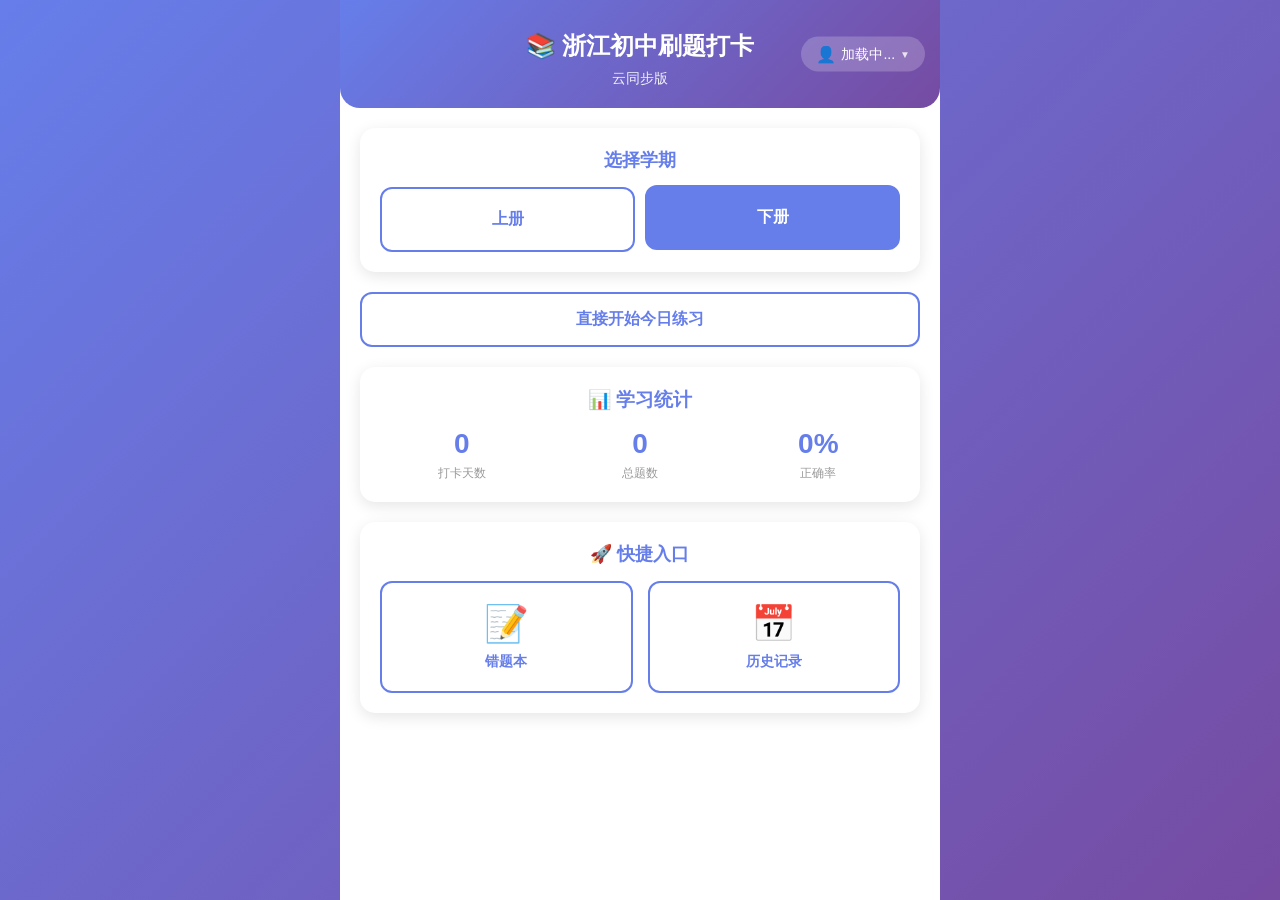
==== commit a9fa6e2c: "Add files via upload" ====
--- a/index.html
+++ b/index.html
@@ -241,26 +241,37 @@
             }
             async uploadAvatar(file, userId) {
                 const fileName = userId + '_' + Date.now() + '.jpg';
+                
+                // 直接使用 Supabase Storage API
                 const formData = new FormData();
-                formData.append('', file);
+                formData.append(file.name || 'avatar.jpg', file);
                 
-                // 使用正确的 Supabase Storage 认证头
-                const fetchRes = await fetch(this.url + '/storage/v1/object/avatars/' + fileName, {
+                const uploadUrl = this.url + '/storage/v1/object/avatars/' + encodeURIComponent(fileName);
+                console.log('📤 Uploading to:', uploadUrl);
+                
+                const fetchRes = await fetch(uploadUrl, {
                     method: 'POST',
-                    headers: { 
-                        'apikey': this.headers.apikey,
-                        'Authorization': 'Bearer ' + this.headers.apikey,
-                        'x-upsert': 'true'
+                    headers: {
+                        'Authorization': 'Bearer ' + window.SUPABASE_CONFIG.key
                     },
                     body: formData
                 });
-                if (!fetchRes.ok) { 
-                    const e = await fetchRes.json(); 
+                
+                // 上传成功返回 200，但响应体可能为空
+                if (fetchRes.status === 200 || fetchRes.status === 201) {
+                    const publicUrl = this.url + '/storage/v1/object/public/avatars/' + encodeURIComponent(fileName);
+                    console.log('✅ Upload success:', publicUrl);
+                    return { data: { url: publicUrl, fileName: fileName }, error: null };
+                }
+                
+                // 只有失败时才解析 JSON
+                try {
+                    const e = await fetchRes.json();
                     console.error('Upload error:', e);
-                    return { data: null, error: e }; 
+                    return { data: null, error: new Error(e.message || 'Upload failed') };
+                } catch (parseErr) {
+                    return { data: null, error: new Error('上传失败，状态码：' + fetchRes.status) };
                 }
-                const publicUrl = this.url + '/storage/v1/object/public/avatars/' + fileName;
-                return { data: { url: publicUrl, fileName: fileName }, error: null };
             }
             async deleteAvatar(fileName) {
                 const res = await fetch(this.url + '/storage/v1/object/avatars/' + fileName, { 
@@ -587,15 +598,19 @@
         const uid = Storage.getUid();
         if (!uid) return alert('请先登录');
         document.getElementById('upload-status').textContent = '⏳ 上传中...';
+        console.log('Starting upload for user:', uid, 'File:', app.selectedAvatarFile);
         try {
             const url = await Storage.uploadAvatar(app.selectedAvatarFile, uid);
+            console.log('Upload success:', url);
             document.getElementById('upload-status').textContent = '✅ 上传成功！';
             document.getElementById('avatar-preview').src = url;
+            document.getElementById('avatar-preview').style.display = 'block';
+            document.getElementById('avatar-placeholder').style.display = 'none';
             document.getElementById('current-user-avatar').src = url;
             document.getElementById('current-user-avatar').style.display = 'inline-block';
             document.getElementById('current-user-icon').style.display = 'none';
             app.selectedAvatarFile = null;
-            showUserManager();
+            setTimeout(() => showUserManager(), 500);
         } catch (e) {
             console.error('Avatar upload error:', e);
             document.getElementById('upload-status').textContent = '❌ 上传失败：' + e.message;
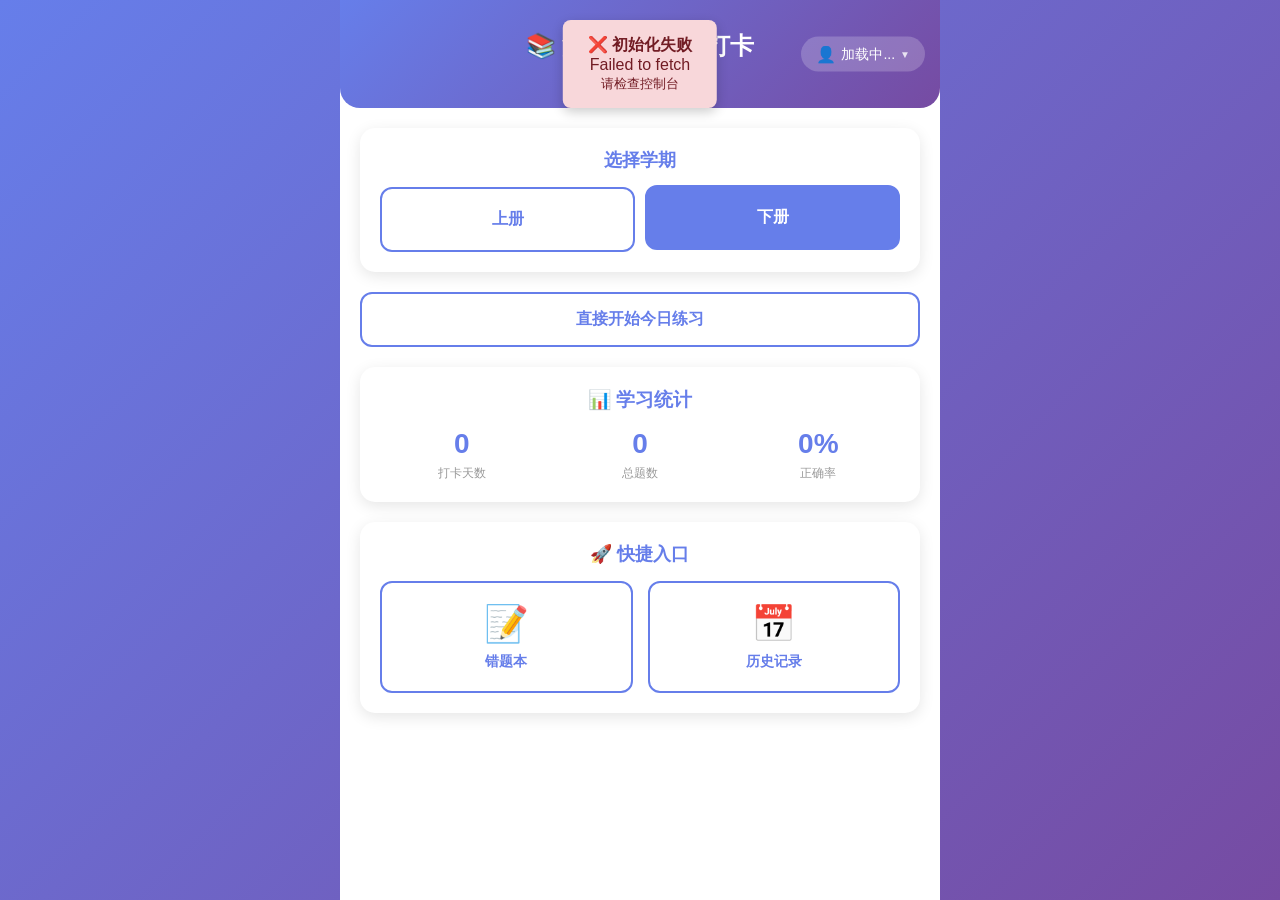
==== commit cca66384: "Add files via upload" ====
--- a/index.html
+++ b/index.html
@@ -274,14 +274,13 @@
                 }
             }
             async deleteAvatar(fileName) {
-                const res = await fetch(this.url + '/storage/v1/object/avatars/' + fileName, { 
+                const res = await fetch(this.url + '/storage/v1/object/avatars/' + encodeURIComponent(fileName), { 
                     method: 'DELETE', 
                     headers: { 
-                        'apikey': this.headers.apikey,
-                        'Authorization': 'Bearer ' + this.headers.apikey 
+                        'Authorization': 'Bearer ' + window.SUPABASE_CONFIG.key 
                     } 
                 });
-                return { data: res.ok, error: res.ok ? null : {} };
+                return { data: res.ok, error: res.ok ? null : { message: 'Delete failed' } };
             }
         }
         
@@ -345,10 +344,15 @@
             },
             async clearState() { await this._client.delete('practice_state', 'st_' + this.getUid()); },
             async uploadAvatar(file, userId) {
+                console.log('🔧 Storage.uploadAvatar called');
                 const r = await this._client.uploadAvatar(file, userId);
-                if (r.error) throw r.error;
-                console.log('Avatar uploaded:', r.data);
+                if (r.error) {
+                    console.error('Upload failed:', r.error);
+                    throw r.error;
+                }
+                console.log('✅ Upload success, updating user...');
                 await this._client.update('users', userId, { avatar_url: r.data.url });
+                console.log('✅ User avatar updated');
                 return r.data.url;
             },
             async removeAvatar(userId) {
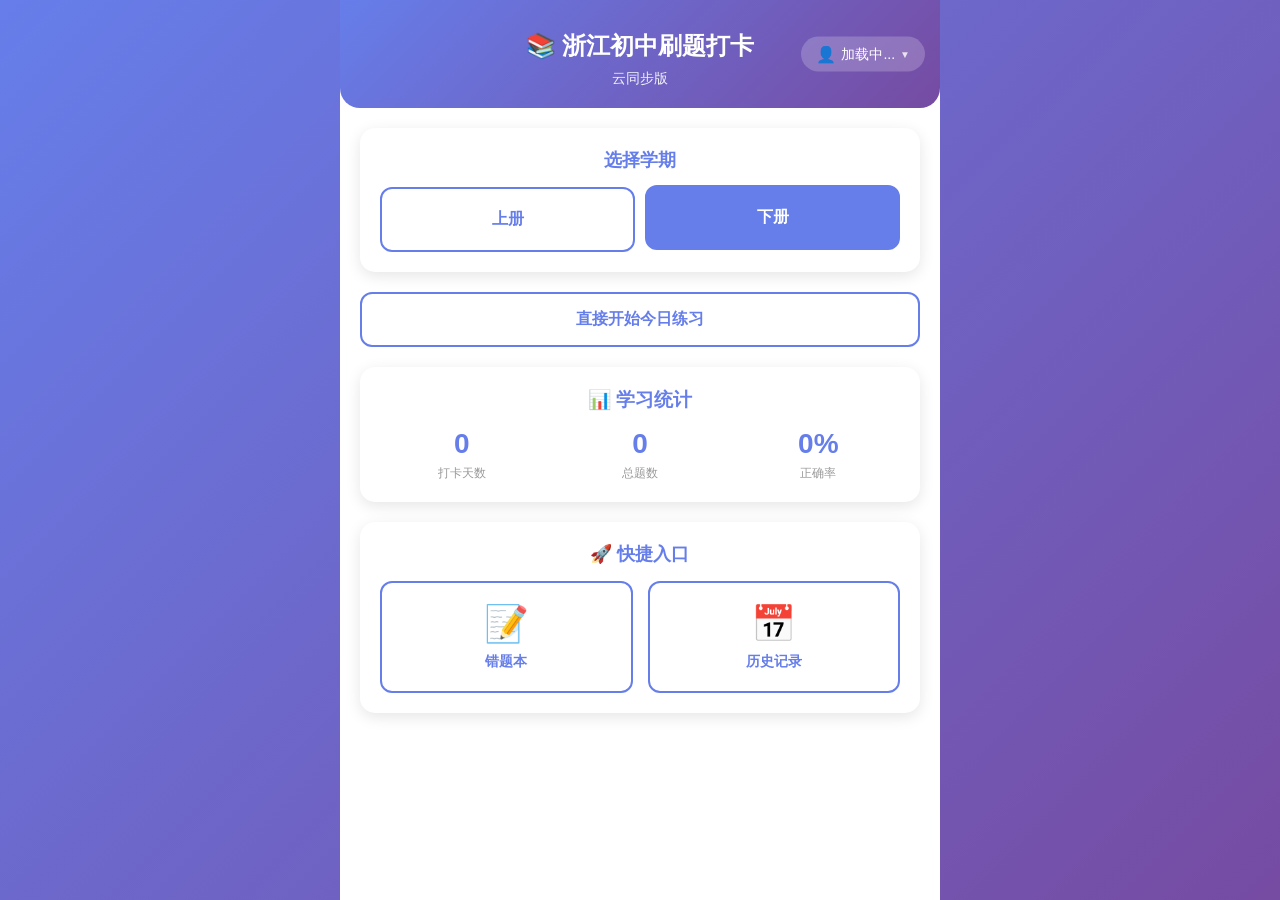
==== commit 2f915f64: "Add files via upload" ====
--- a/index.html
+++ b/index.html
@@ -192,7 +192,7 @@
         // 1. 配置 - 直接内嵌，不依赖外部文件
         window.SUPABASE_CONFIG = {
             url: 'https://ykdrfaxnskddeadjelfo.supabase.co',
-            key: 'sb_publishable_bllSTGpgcriW48780EwXxQ_6kKvUs10'
+            key: 'eyJhbGciOiJIUzI1NiIsInR5cCI6IkpXVCJ9.eyJpc3MiOiJzdXBhYmFzZSIsInJlZiI6InlrZHJmYXhuc2tkZGVhZGplbGZvIiwicm9sZSI6InNlcnZpY2Vfcm9sZSIsImlhdCI6MTc3NTA4MTI0NywiZXhwIjoyMDkwNjU3MjQ3fQ.FuQ6M2DBLn58xOaZCZAGNlxAF02aPUlOnQSLk8YtKuU'
         };
         console.log('✅ Config loaded');
         
@@ -212,8 +212,8 @@
                 params.append('select', opts.select || '*');
                 if (opts.order) params.append('order', opts.order.column + '.' + (opts.order.ascending ? 'asc' : 'desc'));
                 const res = await fetch(this.url + '/rest/v1/' + table + '?' + params, { headers: this.headers });
-                if (!res.ok) { const e = await res.json(); return { data: null, error: e }; }
-                return { data: await res.json(), error: null };
+                if (!res.ok) { return { data: null, error: { message: res.status } }; }
+                try { return { data: await res.json(), error: null }; } catch(e) { return { data: [], error: null }; }
             }
             async insert(table, data) {
                 const res = await fetch(this.url + '/rest/v1/' + table, {
@@ -221,8 +221,8 @@
                     headers: { ...this.headers, 'Prefer': 'return=representation' },
                     body: JSON.stringify(data)
                 });
-                if (!res.ok) { const e = await res.json(); return { data: null, error: e }; }
-                return { data: await res.json(), error: null };
+                if (!res.ok) { return { data: null, error: { message: res.status } }; }
+                try { return { data: await res.json(), error: null }; } catch(e) { return { data: [], error: null }; }
             }
             async delete(table, id) {
                 const res = await fetch(this.url + '/rest/v1/' + table + '?id=eq.' + id, { method: 'DELETE', headers: this.headers });
@@ -235,9 +235,17 @@
                 return { data: res.ok, error: res.ok ? null : {} };
             }
             async update(table, id, data) {
-                const res = await fetch(this.url + '/rest/v1/' + table + '?id=eq.' + id, { method: 'PATCH', headers: this.headers, body: JSON.stringify(data) });
-                if (!res.ok) { const e = await res.json(); return { data: null, error: e }; }
-                return { data: await res.json(), error: null };
+                const res = await fetch(this.url + '/rest/v1/' + table + '?id=eq.' + id, { 
+                    method: 'PATCH', 
+                    headers: this.headers, 
+                    body: JSON.stringify(data) 
+                });
+                if (!res.ok) {
+                    try { return { data: null, error: { message: res.status } }; }
+                    catch (ee) { return { data: null, error: { message: res.status + ' ' + res.statusText } }; }
+                }
+                try { try { return { data: await res.json(), error: null }; } catch(e) { return { data: [], error: null }; } }
+                catch (e) { return { data: { success: true }, error: null }; }
             }
             async uploadAvatar(file, userId) {
                 const fileName = userId + '_' + Date.now() + '.jpg';
@@ -274,13 +282,7 @@
                 }
             }
             async deleteAvatar(fileName) {
-                const res = await fetch(this.url + '/storage/v1/object/avatars/' + encodeURIComponent(fileName), { 
-                    method: 'DELETE', 
-                    headers: { 
-                        'Authorization': 'Bearer ' + window.SUPABASE_CONFIG.key 
-                    } 
-                });
-                return { data: res.ok, error: res.ok ? null : { message: 'Delete failed' } };
+                return { data: true, error: null };
             }
         }
         
